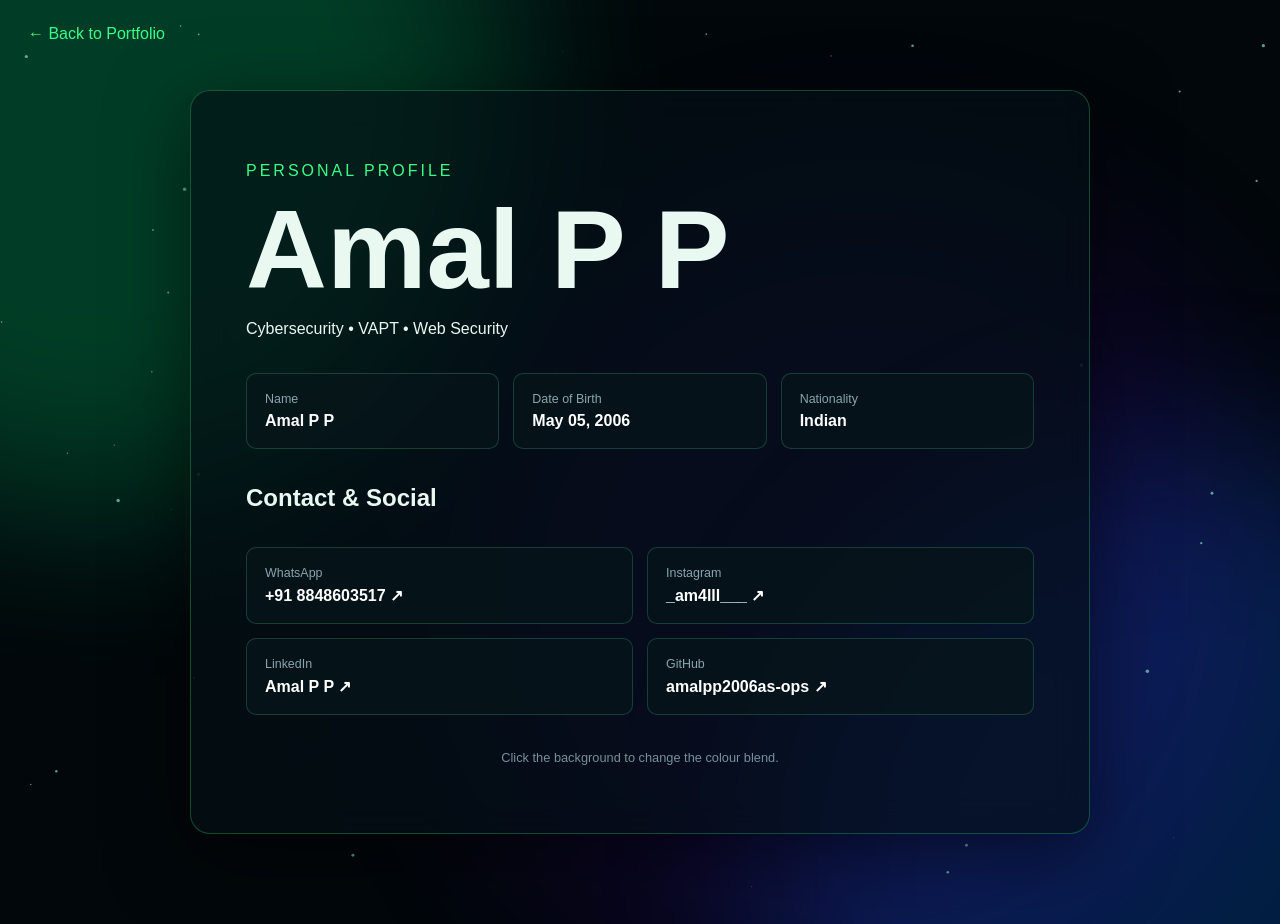
==== profile.html @ 167a6454 "Add files via upload" ====
<!doctype html><html><head><meta charset="utf-8"><meta name="viewport" content="width=device-width,initial-scale=1"><title>Amal P P | Profile</title><link rel="stylesheet" href="profile.css"></head><body><div class="blob b1"></div><div class="blob b2"></div><div class="blob b3"></div><canvas id="stars"></canvas><a class="back" href="index.html">← Back to Portfolio</a><main><section class="glass"><p class="tag">PERSONAL PROFILE</p><h1>Amal P P</h1><p>Cybersecurity • VAPT • Web Security</p><div class="data"><article><span>Name</span><strong>Amal P P</strong></article><article><span>Date of Birth</span><strong>May 05, 2006</strong></article><article><span>Nationality</span><strong>Indian</strong></article></div><h2>Contact & Social</h2><div class="contacts"><a href="https://wa.me/8848603517"><span>WhatsApp</span><strong>+91 8848603517 ↗</strong></a><a href="https://www.instagram.com/_am4lll___?igsh=OG55ZG1pd3hoYjM3"><span>Instagram</span><strong>_am4lll___ ↗</strong></a><a href="https://www.linkedin.com/in/amal-p-p-047a5441a"><span>LinkedIn</span><strong>Amal P P ↗</strong></a><a href="https://github.com/amalpp2006as-ops"><span>GitHub</span><strong>amalpp2006as-ops ↗</strong></a></div><p class="hint">Click the background to change the colour blend.</p></section></main><script src="profile.js"></script></body></html>
---- profile.css ----
*{box-sizing:border-box}body{margin:0;min-height:100vh;background:#02070b;color:#eaf8f2;font-family:Consolas,"Segoe UI",sans-serif;display:grid;place-items:center;overflow-x:hidden}main{width:min(900px,90%);padding:90px 0;z-index:2}.glass{padding:clamp(25px,5vw,55px);background:#031016aa;border:1px solid #39ff8840;border-radius:20px;backdrop-filter:blur(18px);box-shadow:0 20px 80px #0008;animation:enter .8s ease}.tag{color:#39ff88;letter-spacing:3px}.glass h1{font:800 clamp(3rem,10vw,7rem)/.95 "Segoe UI",sans-serif;margin:.15em 0}.data,.contacts{display:grid;grid-template-columns:repeat(3,1fr);gap:14px;margin:35px 0}.contacts{grid-template-columns:repeat(2,1fr)}article,.contacts a{padding:18px;background:#07161bbb;border:1px solid #52d69e38;border-radius:10px;text-decoration:none;color:white;transition:.3s}.contacts a:hover{transform:translateY(-4px);border-color:#39ff88}.data span,.contacts span{display:block;color:#8aa5ad;font-size:.78rem;margin-bottom:6px}.hint{text-align:center;color:#789099;font-size:.8rem}.back{position:fixed;top:25px;left:28px;z-index:5;color:#39ff88;text-decoration:none}.blob{position:fixed;width:65vmax;height:65vmax;border-radius:50%;filter:blur(90px);opacity:.22;transition:background 1.2s;pointer-events:none}.b1{left:-25vmax;top:-25vmax;background:#00ff88;animation:f1 14s ease-in-out infinite alternate}.b2{right:-25vmax;bottom:-30vmax;background:#0077ff;animation:f2 18s ease-in-out infinite alternate}.b3{left:35%;top:20%;background:#6a00ff;opacity:.12;animation:f1 22s ease-in-out infinite alternate-reverse}#stars{position:fixed;inset:0;width:100%;height:100%;pointer-events:none}@keyframes enter{from{opacity:0;transform:translateY(30px) scale(.98)}to{opacity:1;transform:none}}@keyframes f1{to{transform:translate(18vw,12vh) scale(1.12)}}@keyframes f2{to{transform:translate(-15vw,-10vh) scale(.9)}}@media(max-width:700px){.data,.contacts{grid-template-columns:1fr}}
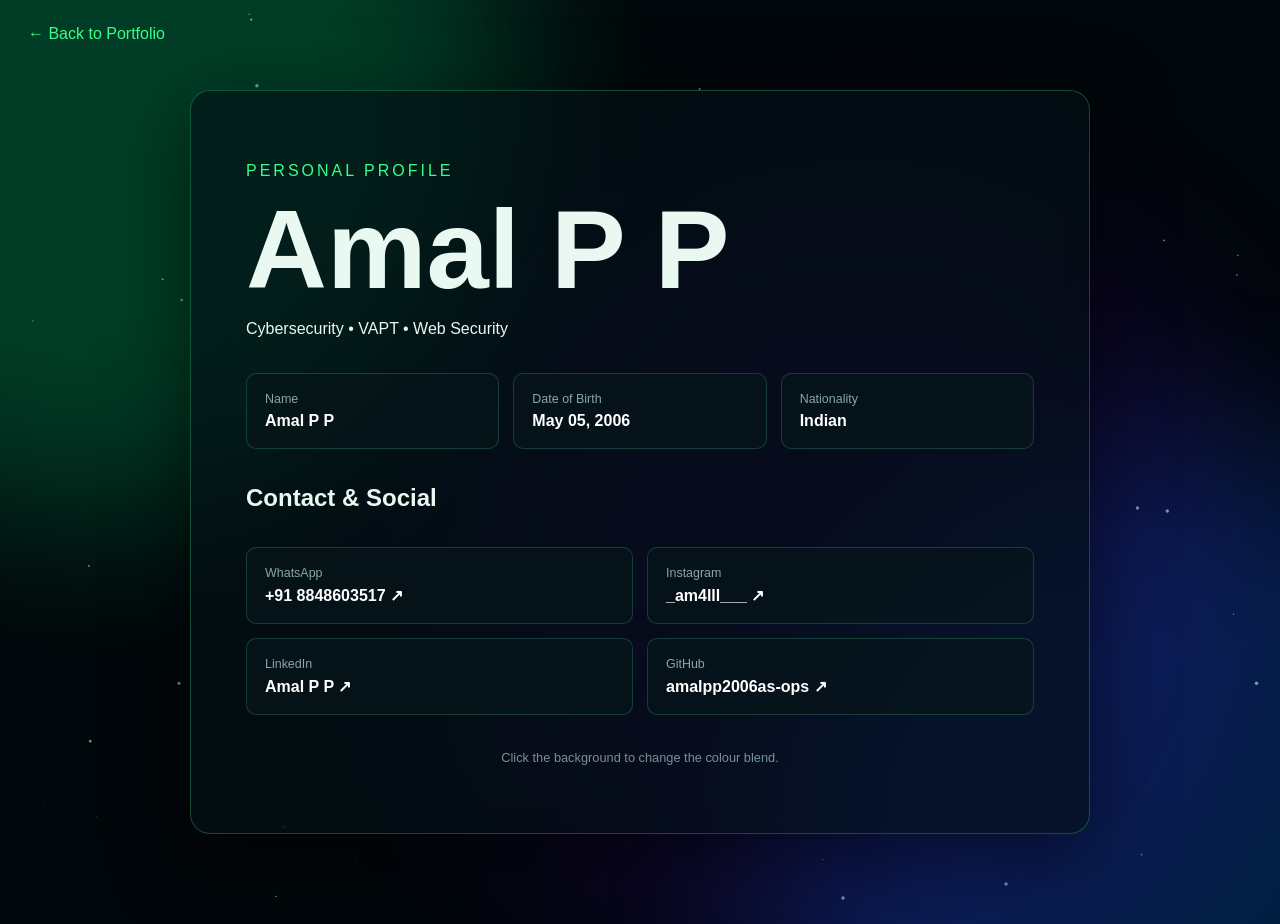
==== commit 6eafaa22: "Update profile.html" ====
--- a/profile.html
+++ b/profile.html
@@ -1 +1 @@
-<!doctype html><html><head><meta charset="utf-8"><meta name="viewport" content="width=device-width,initial-scale=1"><title>Amal P P | Profile</title><link rel="stylesheet" href="profile.css"></head><body><div class="blob b1"></div><div class="blob b2"></div><div class="blob b3"></div><canvas id="stars"></canvas><a class="back" href="index.html">← Back to Portfolio</a><main><section class="glass"><p class="tag">PERSONAL PROFILE</p><h1>Amal P P</h1><p>Cybersecurity • VAPT • Web Security</p><div class="data"><article><span>Name</span><strong>Amal P P</strong></article><article><span>Date of Birth</span><strong>May 05, 2006</strong></article><article><span>Nationality</span><strong>Indian</strong></article></div><h2>Contact & Social</h2><div class="contacts"><a href="https://wa.me/8848603517"><span>WhatsApp</span><strong>+91 8848603517 ↗</strong></a><a href="https://www.instagram.com/_am4lll___?igsh=OG55ZG1pd3hoYjM3"><span>Instagram</span><strong>_am4lll___ ↗</strong></a><a href="https://www.linkedin.com/in/amal-p-p-047a5441a"><span>LinkedIn</span><strong>Amal P P ↗</strong></a><a href="https://github.com/amalpp2006as-ops"><span>GitHub</span><strong>amalpp2006as-ops ↗</strong></a></div><p class="hint">Click the background to change the colour blend.</p></section></main><script src="profile.js"></script></body></html>+<!doctype html><html><head><meta charset="utf-8"><meta name="viewport" content="width=device-width,initial-scale=1"><title>Amal P P | Profile</title><link rel="stylesheet" href="profile.css"></head><body><div class="blob b1"></div><div class="blob b2"></div><div class="blob b3"></div><canvas id="stars"></canvas><a class="back" href="index.html">← Back to Portfolio</a><main><section class="glass"><p class="tag">PERSONAL PROFILE</p><h1>Amal P P</h1><p>Cybersecurity • VAPT • Web Security</p><div class="data"><article><span>Name</span><strong>Amal P P</strong></article><article><span>Date of Birth</span><strong>May 05, 2006</strong></article><article><span>Nationality</span><strong>Indian</strong></article></div><h2>Contact & Social</h2><div class="contacts"><a href="https://wa.me/8848603517"><span>WhatsApp</span><strong>+91 8848603517 ↗</strong></a><a href="https://www.instagram.com/_am4lll___?igsh=OG55ZG1pd3hoYjM3"><span>Instagram</span><strong>_am4lll___ ↗</strong></a><a href="https://www.linkedin.com/in/amal-p-p-047a5441a"><span>LinkedIn</span><strong>Amal P P ↗</strong></a><a href="https://github.com/amalpp2006as-ops"><span>GitHub</span><strong>amalpp2006as-ops ↗</strong></a></div><p class="hint">Click the background to change the colour blend.</p></section></main><script src="profile.js"></script></body></html>
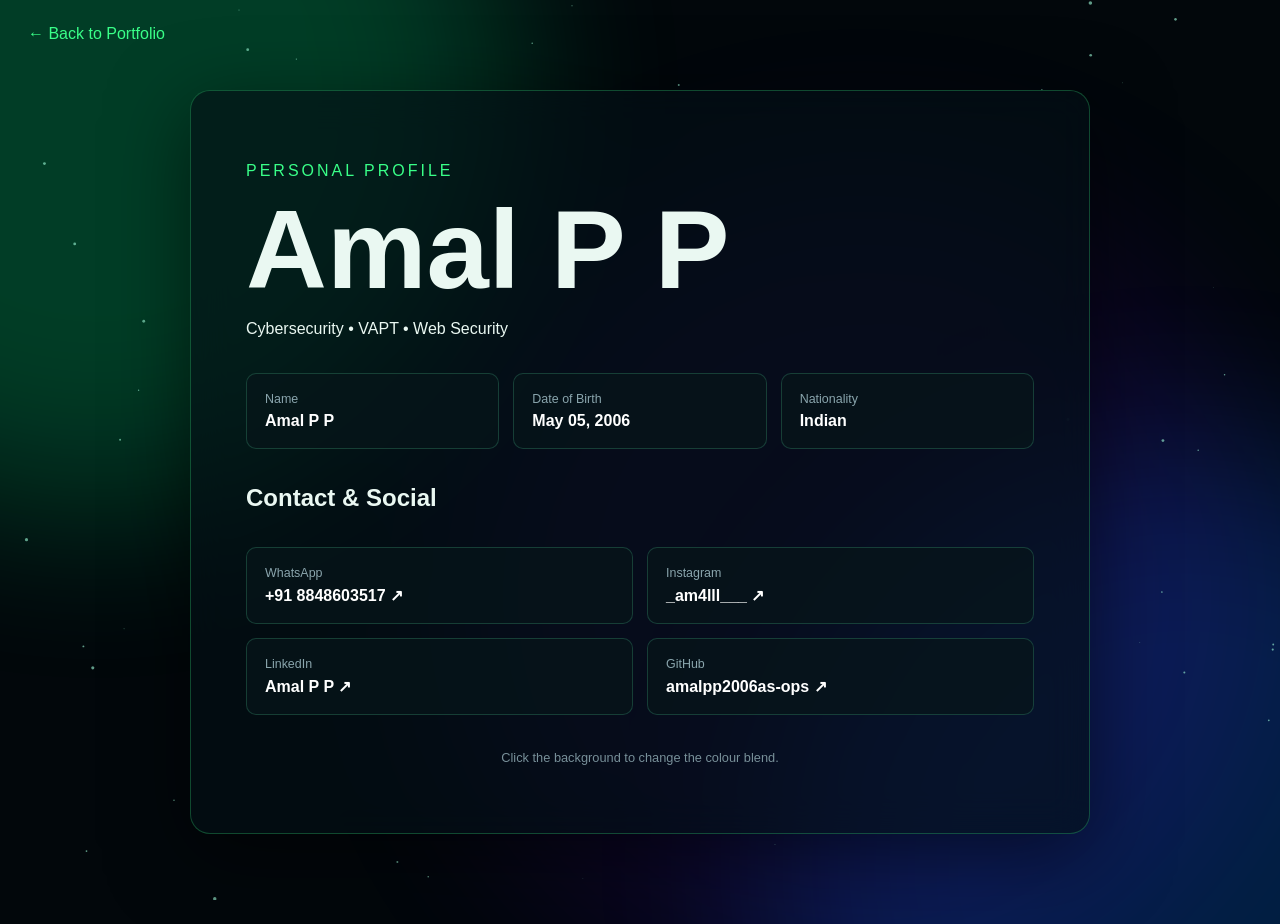
==== commit d88804b5: "Fix HTML structure and ensure proper formatting" ====
--- a/profile.html
+++ b/profile.html
@@ -1 +1 @@
-<!doctype html><html><head><meta charset="utf-8"><meta name="viewport" content="width=device-width,initial-scale=1"><title>Amal P P | Profile</title><link rel="stylesheet" href="profile.css"></head><body><div class="blob b1"></div><div class="blob b2"></div><div class="blob b3"></div><canvas id="stars"></canvas><a class="back" href="index.html">← Back to Portfolio</a><main><section class="glass"><p class="tag">PERSONAL PROFILE</p><h1>Amal P P</h1><p>Cybersecurity • VAPT • Web Security</p><div class="data"><article><span>Name</span><strong>Amal P P</strong></article><article><span>Date of Birth</span><strong>May 05, 2006</strong></article><article><span>Nationality</span><strong>Indian</strong></article></div><h2>Contact & Social</h2><div class="contacts"><a href="https://wa.me/8848603517"><span>WhatsApp</span><strong>+91 8848603517 ↗</strong></a><a href="https://www.instagram.com/_am4lll___?igsh=OG55ZG1pd3hoYjM3"><span>Instagram</span><strong>_am4lll___ ↗</strong></a><a href="https://www.linkedin.com/in/amal-p-p-047a5441a"><span>LinkedIn</span><strong>Amal P P ↗</strong></a><a href="https://github.com/amalpp2006as-ops"><span>GitHub</span><strong>amalpp2006as-ops ↗</strong></a></div><p class="hint">Click the background to change the colour blend.</p></section></main><script src="profile.js"></script></body></html>
+<!doctype html><html><head><meta charset="utf-8"><meta name="viewport" content="width=device-width,initial-scale=1"><title>Amal P P | Profile</title><link rel="stylesheet" href="profile.css"></head><body><div class="blob b1"></div><div class="blob b2"></div><div class="blob b3"></div><canvas id="stars"></canvas><a class="back" href="index.html">← Back to Portfolio</a><main><section class="glass"><p class="tag">PERSONAL PROFILE</p><h1>Amal P P</h1><p>Cybersecurity • VAPT • Web Security</p><div class="data"><article><span>Name</span><strong>Amal P P</strong></article><article><span>Date of Birth</span><strong>May 05, 2006</strong></article><article><span>Nationality</span><strong>Indian</strong></article></div><h2>Contact & Social</h2><div class="contacts"><a href="https://wa.me/8848603517"><span>WhatsApp</span><strong>+91 8848603517 ↗</strong></a><a href="https://www.instagram.com/_am4lll___?igsh=OG55ZG1pd3hoYjM3"><span>Instagram</span><strong>_am4lll___ ↗</strong></a><a href="https://www.linkedin.com/in/amal-p-p-047a5441a"><span>LinkedIn</span><strong>Amal P P ↗</strong></a><a href="https://github.com/amalpp2006as-ops"><span>GitHub</span><strong>amalpp2006as-ops ↗</strong></a></div><p class="hint">Click the background to change the colour blend.</p></section></main><script src="profile.js"></script></body></html><script src="profile.js"></script>
